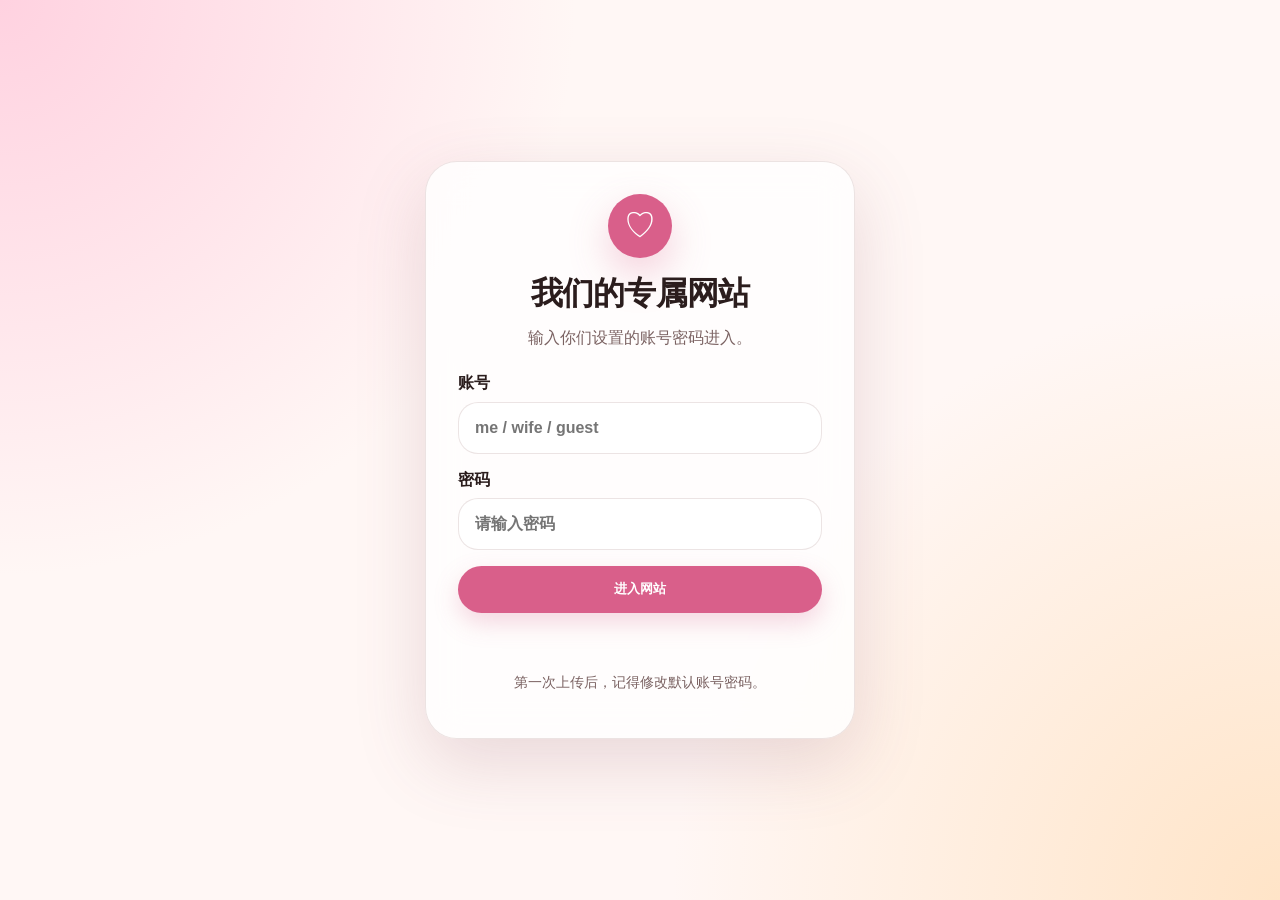
==== home.html @ 9cc8dda3 "Add files via upload" ====
<!doctype html>
<html lang="zh-CN">
<head>
  <meta charset="utf-8" />
  <meta name="viewport" content="width=device-width, initial-scale=1" />
  <title>我们的专属网站</title>
  <link rel="stylesheet" href="./assets/css/style.css" />
</head>
<body>
  <header class="topbar">
    <a class="logo" href="#home">♡ <span id="siteName"></span></a>
    <nav>
      <a href="#story">故事</a>
      <a href="#album">相册</a>
      <a href="#diary">日记</a>
      <a href="#message">留言</a>
      <a id="privateLink" href="#private">私密</a>
      <button id="logoutBtn" class="ghost">退出</button>
    </nav>
  </header>

  <main>
    <section id="home" class="hero">
      <div>
        <p class="eyebrow" id="anniversaryText"></p>
        <h1 id="heroTitle"></h1>
        <p id="heroSubtitle" class="hero-subtitle"></p>
        <div class="hero-actions">
          <a class="button" href="#story">看我们的故事</a>
          <a class="button secondary" href="#album">看相册</a>
        </div>
      </div>
      <div class="count-card">
        <span>我们已经在一起</span>
        <strong id="daysTogether">0</strong>
        <span>天</span>
      </div>
    </section>

    <section id="story" class="section">
      <div class="section-title">
        <p>Story</p>
        <h2>我们的故事</h2>
      </div>
      <div id="storyList" class="timeline"></div>
    </section>

    <section id="album" class="section">
      <div class="section-title">
        <p>Album</p>
        <h2>我们的相册</h2>
      </div>
      <div id="albumGrid" class="grid"></div>
    </section>

    <section id="diary" class="section">
      <div class="section-title">
        <p>Diary</p>
        <h2>生活日记</h2>
      </div>
      <div id="diaryList" class="cards"></div>
    </section>

    <section id="message" class="section">
      <div class="section-title">
        <p>Message</p>
        <h2>留言墙</h2>
      </div>
      <div class="message-box">
        <textarea id="messageInput" rows="4" placeholder="写一句祝福或想说的话"></textarea>
        <button id="messageBtn">保存留言</button>
      </div>
      <div id="messageList" class="cards"></div>
    </section>

    <section id="private" class="section private-section">
      <div class="section-title">
        <p>Private</p>
        <h2>只属于我们的私密空间</h2>
      </div>
      <div id="privateContent" class="private-card"></div>
    </section>
  </main>

  <footer>
    <span id="footerText"></span>
  </footer>

  <script src="./assets/js/config.js"></script>
  <script src="./assets/js/content.js"></script>
  <script src="./assets/js/auth.js"></script>
  <script src="./assets/js/home.js"></script>
</body>
</html>
---- assets/css/style.css ----
:root {
  --bg: #fff7f5;
  --card: rgba(255,255,255,.78);
  --text: #2b1d1d;
  --muted: #7b6262;
  --line: rgba(120, 64, 64, .14);
  --accent: #d95f8a;
  --accent2: #f4b6c9;
  --shadow: 0 24px 70px rgba(131, 73, 88, .18);
}

* { box-sizing: border-box; }

html { scroll-behavior: smooth; }

body {
  margin: 0;
  font-family: ui-sans-serif, -apple-system, BlinkMacSystemFont, "Segoe UI", "PingFang SC", "Microsoft YaHei", Arial, sans-serif;
  color: var(--text);
  background:
    radial-gradient(circle at top left, rgba(255, 190, 213, .65), transparent 36rem),
    radial-gradient(circle at bottom right, rgba(255, 220, 180, .7), transparent 38rem),
    var(--bg);
  min-height: 100vh;
}

a { color: inherit; text-decoration: none; }

button, .button {
  border: 0;
  border-radius: 999px;
  padding: .9rem 1.25rem;
  background: var(--accent);
  color: white;
  cursor: pointer;
  font-weight: 700;
  box-shadow: 0 10px 25px rgba(217, 95, 138, .25);
}

.button.secondary, button.ghost {
  background: rgba(255,255,255,.65);
  color: var(--text);
  border: 1px solid var(--line);
  box-shadow: none;
}

.topbar {
  position: sticky;
  top: 0;
  z-index: 5;
  display: flex;
  justify-content: space-between;
  align-items: center;
  gap: 1rem;
  padding: 1rem min(5vw, 4rem);
  backdrop-filter: blur(18px);
  background: rgba(255,247,245,.72);
  border-bottom: 1px solid var(--line);
}

.logo { font-weight: 900; }

nav {
  display: flex;
  align-items: center;
  gap: .75rem;
  flex-wrap: wrap;
}

nav a { color: var(--muted); font-weight: 700; }

.hero {
  min-height: calc(100vh - 72px);
  display: grid;
  grid-template-columns: minmax(0, 1.2fr) minmax(260px, .8fr);
  gap: 2rem;
  align-items: center;
  padding: 6rem min(5vw, 4rem);
}

.eyebrow, .section-title p {
  margin: 0 0 .75rem;
  color: var(--accent);
  font-weight: 900;
  letter-spacing: .12em;
  text-transform: uppercase;
}

h1 {
  font-size: clamp(2.5rem, 7vw, 6rem);
  line-height: .95;
  margin: 0;
  letter-spacing: -.05em;
}

.hero-subtitle {
  margin: 1.5rem 0 2rem;
  font-size: 1.15rem;
  line-height: 1.8;
  color: var(--muted);
  max-width: 45rem;
}

.hero-actions { display: flex; gap: 1rem; flex-wrap: wrap; }

.count-card, .private-card, .card, .message-box, .timeline-item, .login-card {
  background: var(--card);
  border: 1px solid var(--line);
  box-shadow: var(--shadow);
  border-radius: 2rem;
  backdrop-filter: blur(18px);
}

.count-card {
  min-height: 22rem;
  display: grid;
  place-items: center;
  text-align: center;
  padding: 2rem;
}

.count-card strong {
  display: block;
  font-size: clamp(4rem, 12vw, 9rem);
  color: var(--accent);
  line-height: 1;
}

.count-card span { color: var(--muted); font-weight: 800; }

.section {
  padding: 5rem min(5vw, 4rem);
}

.section-title {
  margin-bottom: 2rem;
}

.section-title h2 {
  margin: 0;
  font-size: clamp(2rem, 4vw, 4rem);
  letter-spacing: -.04em;
}

.timeline {
  display: grid;
  gap: 1rem;
}

.timeline-item {
  padding: 1.5rem;
  display: grid;
  grid-template-columns: 9rem 1fr;
  gap: 1.5rem;
}

.timeline-date {
  color: var(--accent);
  font-weight: 900;
}

.timeline-item h3, .card h3 {
  margin: 0 0 .5rem;
}

.timeline-item p, .card p {
  margin: 0;
  color: var(--muted);
  line-height: 1.8;
}

.grid {
  display: grid;
  grid-template-columns: repeat(3, minmax(0, 1fr));
  gap: 1rem;
}

.photo {
  position: relative;
  overflow: hidden;
  min-height: 16rem;
  border-radius: 2rem;
  background: linear-gradient(135deg, #ffd6e3, #fff3d8);
  border: 1px solid var(--line);
}

.photo img {
  width: 100%;
  height: 100%;
  min-height: 16rem;
  object-fit: cover;
  display: block;
}

.photo span {
  position: absolute;
  left: 1rem;
  bottom: 1rem;
  background: rgba(255,255,255,.78);
  border: 1px solid var(--line);
  border-radius: 999px;
  padding: .5rem .85rem;
  font-weight: 800;
}

.cards {
  display: grid;
  grid-template-columns: repeat(2, minmax(0, 1fr));
  gap: 1rem;
}

.card, .private-card {
  padding: 1.5rem;
}

.message-box {
  padding: 1rem;
  display: grid;
  gap: 1rem;
  margin-bottom: 1rem;
}

textarea, input {
  width: 100%;
  border: 1px solid var(--line);
  background: rgba(255,255,255,.8);
  border-radius: 1.25rem;
  padding: 1rem;
  font: inherit;
  color: var(--text);
  outline: none;
}

footer {
  text-align: center;
  padding: 3rem 1rem;
  color: var(--muted);
}

.login-body {
  display: grid;
  place-items: center;
  padding: 1rem;
}

.login-card {
  width: min(92vw, 430px);
  padding: 2rem;
  text-align: center;
}

.brand-mark {
  width: 4rem;
  height: 4rem;
  display: grid;
  place-items: center;
  margin: 0 auto 1rem;
  border-radius: 999px;
  background: var(--accent);
  color: white;
  font-size: 2rem;
  box-shadow: 0 16px 40px rgba(217, 95, 138, .3);
}

.login-card h1 {
  font-size: 2rem;
  line-height: 1.2;
  letter-spacing: -.03em;
}

.muted, .small-tip {
  color: var(--muted);
}

.form {
  display: grid;
  gap: 1rem;
  margin-top: 1.5rem;
  text-align: left;
}

.form label {
  display: grid;
  gap: .45rem;
  font-weight: 800;
}

.form button { width: 100%; }

.msg {
  color: #b42318;
  min-height: 1.25rem;
  margin: 0;
  text-align: center;
}

.small-tip {
  margin-top: 1.5rem;
  font-size: .9rem;
}

@media (max-width: 820px) {
  .hero { grid-template-columns: 1fr; padding-top: 4rem; }
  .timeline-item { grid-template-columns: 1fr; }
  .grid, .cards { grid-template-columns: 1fr; }
  .topbar { align-items: flex-start; flex-direction: column; }
}
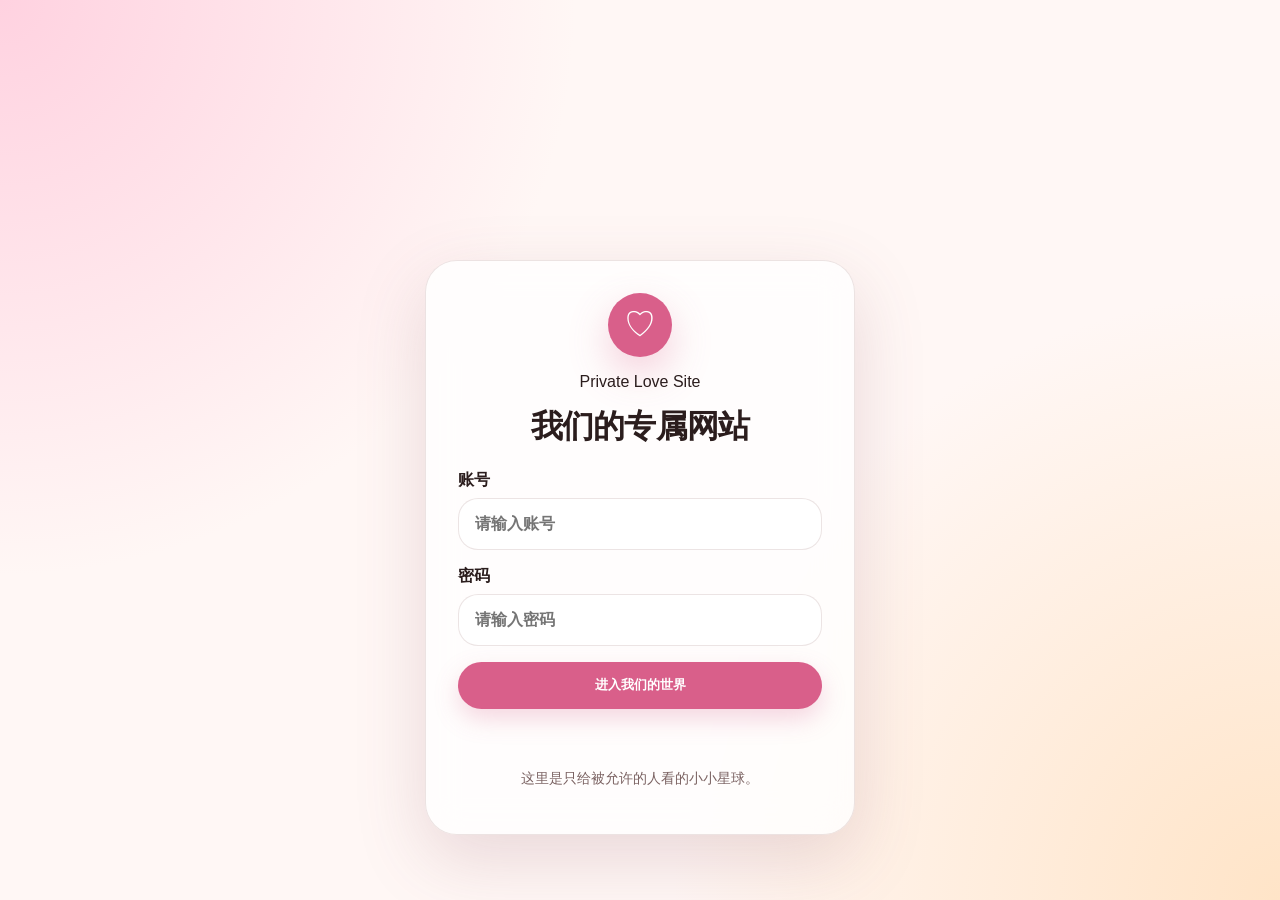
==== commit 41e97eae: "Add files via upload" ====
--- a/home.html
+++ b/home.html
@@ -3,7 +3,7 @@
 <head>
   <meta charset="utf-8" />
   <meta name="viewport" content="width=device-width, initial-scale=1" />
-  <title>我们的专属网站</title>
+  <title>love you thousand years</title>
   <link rel="stylesheet" href="./assets/css/style.css" />
 </head>
 <body>
@@ -11,8 +11,10 @@
     <a class="logo" href="#home">♡ <span id="siteName"></span></a>
     <nav>
       <a href="#story">故事</a>
+      <a href="#dates">纪念日</a>
       <a href="#album">相册</a>
       <a href="#diary">日记</a>
+      <a href="#wishes">愿望</a>
       <a href="#message">留言</a>
       <a id="privateLink" href="#private">私密</a>
       <button id="logoutBtn" class="ghost">退出</button>
@@ -21,53 +23,90 @@
 
   <main>
     <section id="home" class="hero">
-      <div>
+      <div class="hero-copy">
         <p class="eyebrow" id="anniversaryText"></p>
         <h1 id="heroTitle"></h1>
         <p id="heroSubtitle" class="hero-subtitle"></p>
+        <div class="hero-quote" id="heroQuote"></div>
         <div class="hero-actions">
           <a class="button" href="#story">看我们的故事</a>
-          <a class="button secondary" href="#album">看相册</a>
+          <a class="button secondary" href="#private">看悄悄话</a>
         </div>
       </div>
-      <div class="count-card">
-        <span>我们已经在一起</span>
-        <strong id="daysTogether">0</strong>
-        <span>天</span>
+      <div class="hero-side">
+        <div class="count-card">
+          <span>距离专属纪念日已过去</span>
+          <strong id="daysTogether">0</strong>
+          <span>天</span>
+        </div>
+        <div class="mini-card">
+          <span>今日暗号</span>
+          <strong id="dailyPassword"></strong>
+        </div>
       </div>
     </section>
 
     <section id="story" class="section">
       <div class="section-title">
-        <p>Story</p>
+        <p>Story Line</p>
         <h2>我们的故事</h2>
+        <span>从第一次认识，到把日子写成只属于你们的长诗。</span>
       </div>
       <div id="storyList" class="timeline"></div>
+    </section>
+
+    <section id="dates" class="section soft-section">
+      <div class="section-title">
+        <p>Special Days</p>
+        <h2>重要日期</h2>
+        <span>每一个日期都不是普通数字，是你们一起走过的坐标。</span>
+      </div>
+      <div id="dateGrid" class="date-grid"></div>
     </section>
 
     <section id="album" class="section">
       <div class="section-title">
         <p>Album</p>
         <h2>我们的相册</h2>
+        <span>照片可以慢慢换，回忆会越来越满。</span>
       </div>
       <div id="albumGrid" class="grid"></div>
     </section>
 
-    <section id="diary" class="section">
+    <section id="diary" class="section soft-section">
       <div class="section-title">
         <p>Diary</p>
         <h2>生活日记</h2>
+        <span>把一句想念、一点小事、一段日常，都认真收藏。</span>
       </div>
       <div id="diaryList" class="cards"></div>
+    </section>
+
+    <section id="wishes" class="section">
+      <div class="section-title">
+        <p>Wish List</p>
+        <h2>以后想一起完成的事</h2>
+        <span>不是宏大的愿望，是两个人愿意一起慢慢完成的生活。</span>
+      </div>
+      <div id="wishList" class="wish-list"></div>
+    </section>
+
+    <section id="letter" class="section soft-section">
+      <div class="section-title">
+        <p>Letter</p>
+        <h2>给陈意峰的一封信</h2>
+      </div>
+      <article id="letterCard" class="letter-card"></article>
     </section>
 
     <section id="message" class="section">
       <div class="section-title">
         <p>Message</p>
         <h2>留言墙</h2>
+        <span>这里的留言保存在当前浏览器里，适合写临时小纸条。</span>
       </div>
       <div class="message-box">
-        <textarea id="messageInput" rows="4" placeholder="写一句祝福或想说的话"></textarea>
+        <textarea id="messageInput" rows="4" placeholder="写一句想说的话，比如：今天也很想你。"></textarea>
         <button id="messageBtn">保存留言</button>
       </div>
       <div id="messageList" class="cards"></div>
@@ -77,6 +116,7 @@
       <div class="section-title">
         <p>Private</p>
         <h2>只属于我们的私密空间</h2>
+        <span>这里适合放你们的暗号、约定和只有彼此懂的话。</span>
       </div>
       <div id="privateContent" class="private-card"></div>
     </section>
